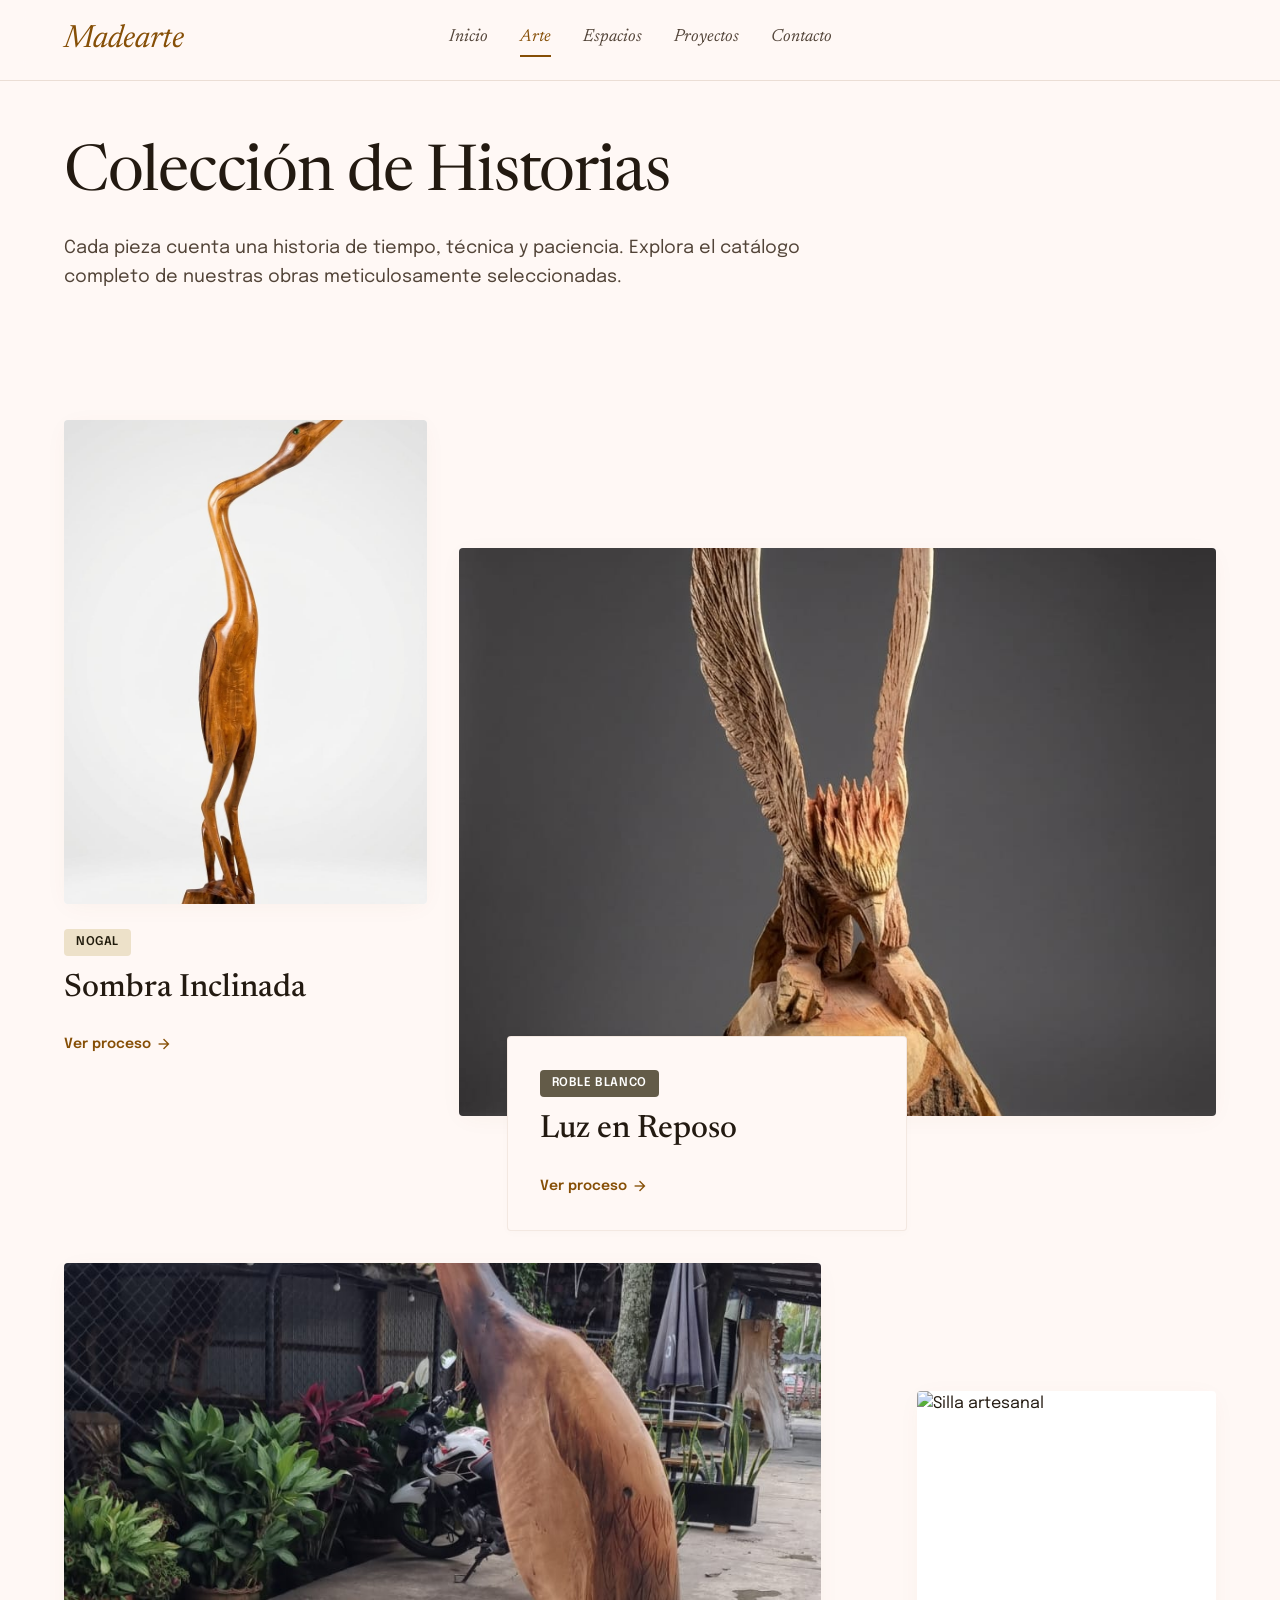
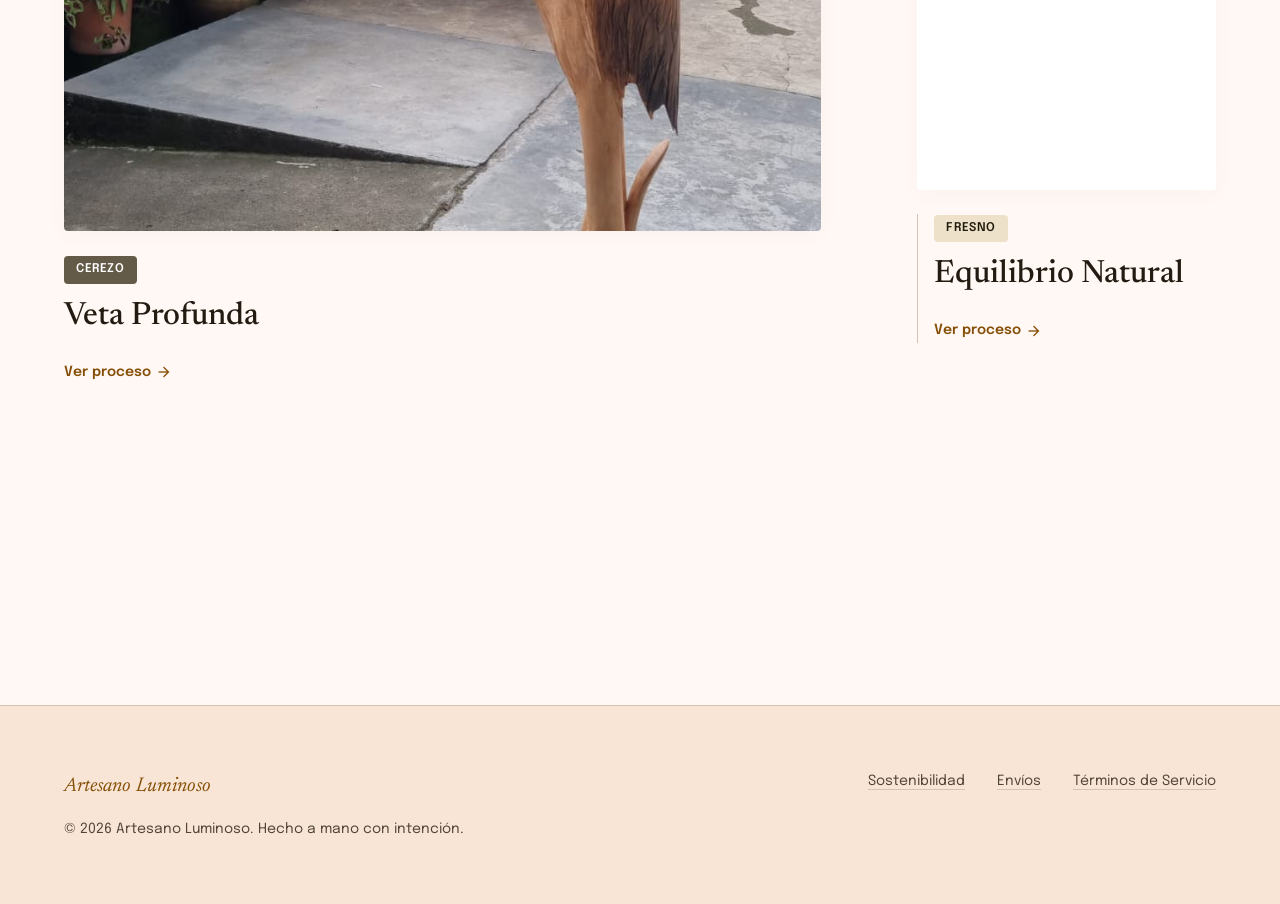
==== frontend/arte.html @ a2e378b3 "carga de archivos y diseño inicial" ====
<!DOCTYPE html>
<html lang="es">
<head>
    <meta charset="UTF-8">
    <meta name="viewport" content="width=device-width, initial-scale=1.0">
    <title>Arte | Madearte</title>
    <link href="https://fonts.googleapis.com/css2?family=Epilogue:wght@400;600&family=Newsreader:ital,wght@0,400;0,500;1,400&display=swap" rel="stylesheet">
    <link href="https://fonts.googleapis.com/css2?family=Material+Symbols+Outlined:wght,FILL@100..700,0..1&display=swap" rel="stylesheet">
    <link rel="stylesheet" href="css/style.css">
</head>
<body>
    <nav class="navbar">
        <div class="nav-container">
            <div class="logo">
                <a href="index.html">Madearte</a>
            </div>
            <div class="nav-links">
                <a href="index.html">Inicio</a>
                <a href="arte.html" class="active">Arte</a>
                <a href="espacios.html">Espacios</a>
                <a href="proyectos.html">Proyectos</a>
                <a href="contacto.html">Contacto</a>
            </div>
        </div>
    </nav>

    <main class="main-content">
        <header class="hero">
            <h1 class="headline-xl">Colección de Historias</h1>
            <p class="body-lg text-variant">Cada pieza cuenta una historia de tiempo, técnica y paciencia. Explora el catálogo completo de nuestras obras meticulosamente seleccionadas.</p>
        </header>

        <section class="collection-section">
            <div class="grid-container">
                <!-- Row 1 -->
                <div class="card card-small">
                    <div class="image-wrapper">
                        <img src="assets/images/WhatsApp%20Image%202026-05-16%20at%201.45.42%20PM.jpeg" alt="Detalle de madera">
                    </div>
                    <div class="card-content">
                        <span class="chip">Nogal</span>
                        <h3 class="headline-md">Sombra Inclinada</h3>
                        <a href="cronica.html" class="action-link">Ver proceso <span class="material-symbols-outlined">arrow_forward</span></a>
                    </div>
                </div>
                
                <div class="card card-large offset-top">
                    <div class="image-wrapper widescreen">
                        <img src="assets/images/WhatsApp%20Image%202026-05-16%20at%201.45.42%20PM%20(1).jpeg" alt="Mesa artesanal">
                    </div>
                    <div class="card-content offset-content">
                        <span class="chip">Roble Blanco</span>
                        <h3 class="headline-md">Luz en Reposo</h3>
                        <a href="cronica.html" class="action-link">Ver proceso <span class="material-symbols-outlined">arrow_forward</span></a>
                    </div>
                </div>

                <!-- Row 2 -->
                <div class="card card-large offset-top-reverse">
                    <div class="image-wrapper">
                        <img src="assets/images/WhatsApp%20Image%202026-05-16%20at%201.45.42%20PM%20(2).jpeg" alt="Estructura de madera">
                    </div>
                    <div class="card-content">
                        <span class="chip">Cerezo</span>
                        <h3 class="headline-md">Veta Profunda</h3>
                        <a href="cronica.html" class="action-link">Ver proceso <span class="material-symbols-outlined">arrow_forward</span></a>
                    </div>
                </div>
                
                <div class="card card-small offset-left offset-top">
                    <div class="image-wrapper">
                        <img src="https://images.unsplash.com/photo-1506439773649-6e0eb8cfb237?auto=format&fit=crop&q=80&w=800" alt="Silla artesanal">
                    </div>
                    <div class="card-content bordered-left">
                        <span class="chip">Fresno</span>
                        <h3 class="headline-md">Equilibrio Natural</h3>
                        <a href="cronica.html" class="action-link">Ver proceso <span class="material-symbols-outlined">arrow_forward</span></a>
                    </div>
                </div>
            </div>
        </section>
    </main>

    <footer class="footer">
        <div class="footer-container">
            <div class="footer-brand">
                <div class="brand-name">Artesano Luminoso</div>
                <p>© 2026 Artesano Luminoso. Hecho a mano con intención.</p>
            </div>
            <div class="footer-links">
                <a href="#">Sostenibilidad</a>
                <a href="#">Envíos</a>
                <a href="#">Términos de Servicio</a>
            </div>
        </div>
    </footer>
    <script src="js/script.js"></script>
</body>
</html>
---- frontend/css/style.css ----
/* CSS Reset */
* {
    margin: 0;
    padding: 0;
    box-sizing: border-box;
}

:root {
    /* Design System Colors */
    --surface: #fff8f5;
    --surface-bright: #fff8f5;
    --surface-container-lowest: #ffffff;
    --on-surface: #231a11;
    --on-surface-variant: #524438;
    --outline-variant: #d7c3b3;
    --primary: #864f06;
    --primary-container: #a36721;
    --on-primary: #ffffff;
    --on-primary-container: #fffbff;
    --tertiary: #635b48;
    --on-tertiary: #ffffff;
    --tertiary-fixed: #ede1c9;
    --on-tertiary-fixed: #211b0c;
    --background: #fff8f5;
    --on-background: #231a11;

    /* Spacing & Radius */
    --unit: 8px;
    --gutter: 32px;
    --margin-page: 64px;
    --section-gap: 128px;
    --radius-base: 0.25rem;
    /* 4px */
    --radius-lg: 0.5rem;
    /* 8px */

    /* Fonts */
    --font-headline: 'Newsreader', serif;
    --font-body: 'Epilogue', sans-serif;

    /* Shadows */
    --shadow-ambient: 0 4px 24px -4px rgba(134, 79, 6, 0.05);
    --shadow-hover: 0 8px 32px -4px rgba(134, 79, 6, 0.1);
}

body {
    background-color: var(--background);
    color: var(--on-background);
    font-family: var(--font-body);
    -webkit-font-smoothing: antialiased;
    line-height: 1.6;
}

/* Typography Classes */
.headline-xl {
    font-family: var(--font-headline);
    font-size: 64px;
    font-weight: 400;
    line-height: 1.1;
    letter-spacing: -0.02em;
    color: var(--on-surface);
}

.headline-lg {
    font-family: var(--font-headline);
    font-size: 48px;
    font-weight: 400;
    line-height: 1.2;
    color: var(--on-surface);
}

.headline-md {
    font-family: var(--font-headline);
    font-size: 32px;
    font-weight: 500;
    line-height: 1.3;
    color: var(--on-surface);
}

.body-lg {
    font-size: 18px;
}

.text-variant {
    color: var(--on-surface-variant);
}

a {
    text-decoration: none;
    color: inherit;
}

/* Navigation */
.navbar {
    position: fixed;
    top: 0;
    width: 100%;
    z-index: 50;
    background-color: rgba(255, 248, 245, 0.9);
    backdrop-filter: blur(12px);
    border-bottom: 1px solid rgba(215, 195, 179, 0.5);
    transition: background-color 0.3s ease;
}

.nav-container {
    display: flex;
    justify-content: center;
    align-items: center;
    height: 80px;
    padding: 0 var(--margin-page);
    max-width: 1600px;
    margin: 0 auto;
    position: relative;
}

.logo {
    position: absolute;
    left: var(--margin-page);
    font-family: var(--font-headline);
    font-size: 2rem;
    color: var(--primary);
    font-style: italic;
    font-weight: 400;
}

.nav-links {
    display: flex;
    gap: var(--gutter);
}

.nav-links a {
    font-family: var(--font-headline);
    font-style: italic;
    font-size: 1.1rem;
    color: var(--on-surface-variant);
    transition: color 0.3s ease, border-bottom 0.3s ease;
    padding-bottom: 4px;
    border-bottom: 2px solid transparent;
}

.nav-links a:hover,
.nav-links a.active {
    color: var(--primary);
    border-bottom: 2px solid var(--primary);
}

.btn {
    cursor: pointer;
    font-family: var(--font-body);
    font-size: 14px;
    font-weight: 600;
    letter-spacing: 0.05em;
    padding: 8px 24px;
    border-radius: var(--radius-base);
    border: none;
    transition: all 0.3s ease;
}

.btn-primary {
    background-color: var(--primary);
    color: var(--on-primary);
}

.btn-primary:hover {
    background-color: var(--primary-container);
    color: var(--on-primary-container);
}

/* Main Content */
.main-content {
    padding-top: 140px;
    padding-bottom: var(--section-gap);
    padding-left: var(--margin-page);
    padding-right: var(--margin-page);
    max-width: 1600px;
    margin: 0 auto;
}

.hero {
    max-width: 800px;
    margin-bottom: var(--section-gap);
}

.hero .headline-xl {
    margin-bottom: 24px;
}

/* Collection Sections */
.collection-section {
    margin-bottom: var(--section-gap);
}

.section-header {
    display: flex;
    align-items: center;
    margin-bottom: 64px;
}

.section-header h2 {
    margin-right: 24px;
}

.section-header.align-right h2 {
    margin-left: 24px;
    margin-right: 0;
}

.divider {
    flex-grow: 1;
    height: 1px;
    background-color: var(--outline-variant);
    opacity: 0.5;
}

.grid-container {
    display: grid;
    grid-template-columns: repeat(12, 1fr);
    gap: var(--gutter);
    align-items: start;
}

/* Cards & Imagery */
.card {
    position: relative;
}

.card-large {
    grid-column: span 8;
}

.card-small {
    grid-column: span 4;
}

.offset-top {
    margin-top: 128px;
}

.offset-left {
    padding-left: 64px;
}

.image-wrapper {
    width: 100%;
    overflow: hidden;
    border-radius: var(--radius-base);
    background-color: var(--surface-container-lowest);
    box-shadow: var(--shadow-ambient);
    transition: box-shadow 0.5s ease;
}

.card:hover .image-wrapper {
    box-shadow: var(--shadow-hover);
}

.image-wrapper img {
    width: 100%;
    height: 100%;
    object-fit: cover;
    transition: transform 0.7s ease-out;
}

.card:hover .image-wrapper img {
    transform: scale(1.03);
}

/* Aspect Ratios */
.card-large:not(.align-right) .image-wrapper {
    aspect-ratio: 4 / 3;
}

.card-small .image-wrapper {
    aspect-ratio: 3 / 4;
}

.card-large .widescreen {
    aspect-ratio: 16 / 9;
}

/* Content over Cards */
.card-content {
    margin-top: 24px;
}

.offset-content {
    position: relative;
    z-index: 10;
    background-color: var(--surface-bright);
    padding: 32px;
    border-radius: var(--radius-base);
    border: 1px solid rgba(215, 195, 179, 0.3);
    box-shadow: 0 2px 10px rgba(0, 0, 0, 0.02);
    max-width: 400px;
    margin-top: -80px;
    margin-left: 48px;
}

.bordered-left {
    padding-left: 16px;
    border-left: 1px solid var(--outline-variant);
}

.align-right {
    text-align: right;
}

.chip {
    display: inline-block;
    padding: 4px 12px;
    background-color: var(--tertiary);
    color: var(--on-tertiary);
    font-size: 12px;
    font-weight: 600;
    letter-spacing: 0.05em;
    border-radius: var(--radius-base);
    margin-bottom: 12px;
    text-transform: uppercase;
}

.card-small .chip {
    background-color: var(--tertiary-fixed);
    color: var(--on-tertiary-fixed);
}

.card-large.align-right .chip {
    background-color: #f2dfd1;
    /* surface-container-highest */
    color: var(--on-surface);
}

.card-content .headline-md {
    margin-bottom: 8px;
}

.action-link {
    display: inline-flex;
    align-items: center;
    color: var(--primary);
    font-size: 14px;
    font-weight: 600;
    margin-top: 16px;
    transition: color 0.3s ease;
}

.action-link:hover {
    color: var(--primary-container);
}

.action-link .material-symbols-outlined {
    margin-left: 4px;
    font-size: 18px;
    transition: transform 0.3s ease;
}

.action-link:hover .material-symbols-outlined {
    transform: translateX(4px);
}

/* Footer */
.footer {
    border-top: 1px solid var(--outline-variant);
    background-color: #f8e5d6;
    /* surface-container-high */
    padding: 64px var(--margin-page);
    margin-top: 64px;
}

.footer-container {
    max-width: 1600px;
    margin: 0 auto;
    display: flex;
    justify-content: space-between;
    flex-wrap: wrap;
    gap: 48px;
}

.brand-name {
    font-family: var(--font-headline);
    font-size: 1.25rem;
    font-style: italic;
    color: var(--primary);
    margin-bottom: 16px;
}

.footer-brand p {
    font-size: 14px;
    color: var(--on-surface-variant);
}

.footer-links {
    display: flex;
    gap: 32px;
    flex-wrap: wrap;
}

.footer-links a {
    font-size: 14px;
    color: var(--on-surface-variant);
    text-decoration: underline;
    text-decoration-color: var(--outline-variant);
    text-underline-offset: 4px;
    transition: color 0.3s ease;
}

.footer-links a:hover {
    color: var(--on-surface);
}

/* Responsive */
@media (max-width: 1024px) {
    .grid-container {
        display: flex;
        flex-direction: column;
    }

    .card-large,
    .card-small {
        grid-column: span 12;
    }

    .offset-top {
        margin-top: 64px;
    }

    .offset-content {
        margin-left: 16px;
        margin-top: -40px;
    }

    .offset-left {
        padding-left: 0;
    }

    .reverse-mobile {
        flex-direction: column-reverse;
    }

    .offset-top-reverse {
        margin-top: 64px;
    }
}

@media (max-width: 768px) {
    .headline-xl {
        font-size: 48px;
    }

    .headline-lg {
        font-size: 36px;
    }

    .headline-md {
        font-size: 28px;
    }

    :root {
        --margin-page: 24px;
        --section-gap: 80px;
    }

    .nav-links,
    .nav-actions {
        display: none;
    }
}
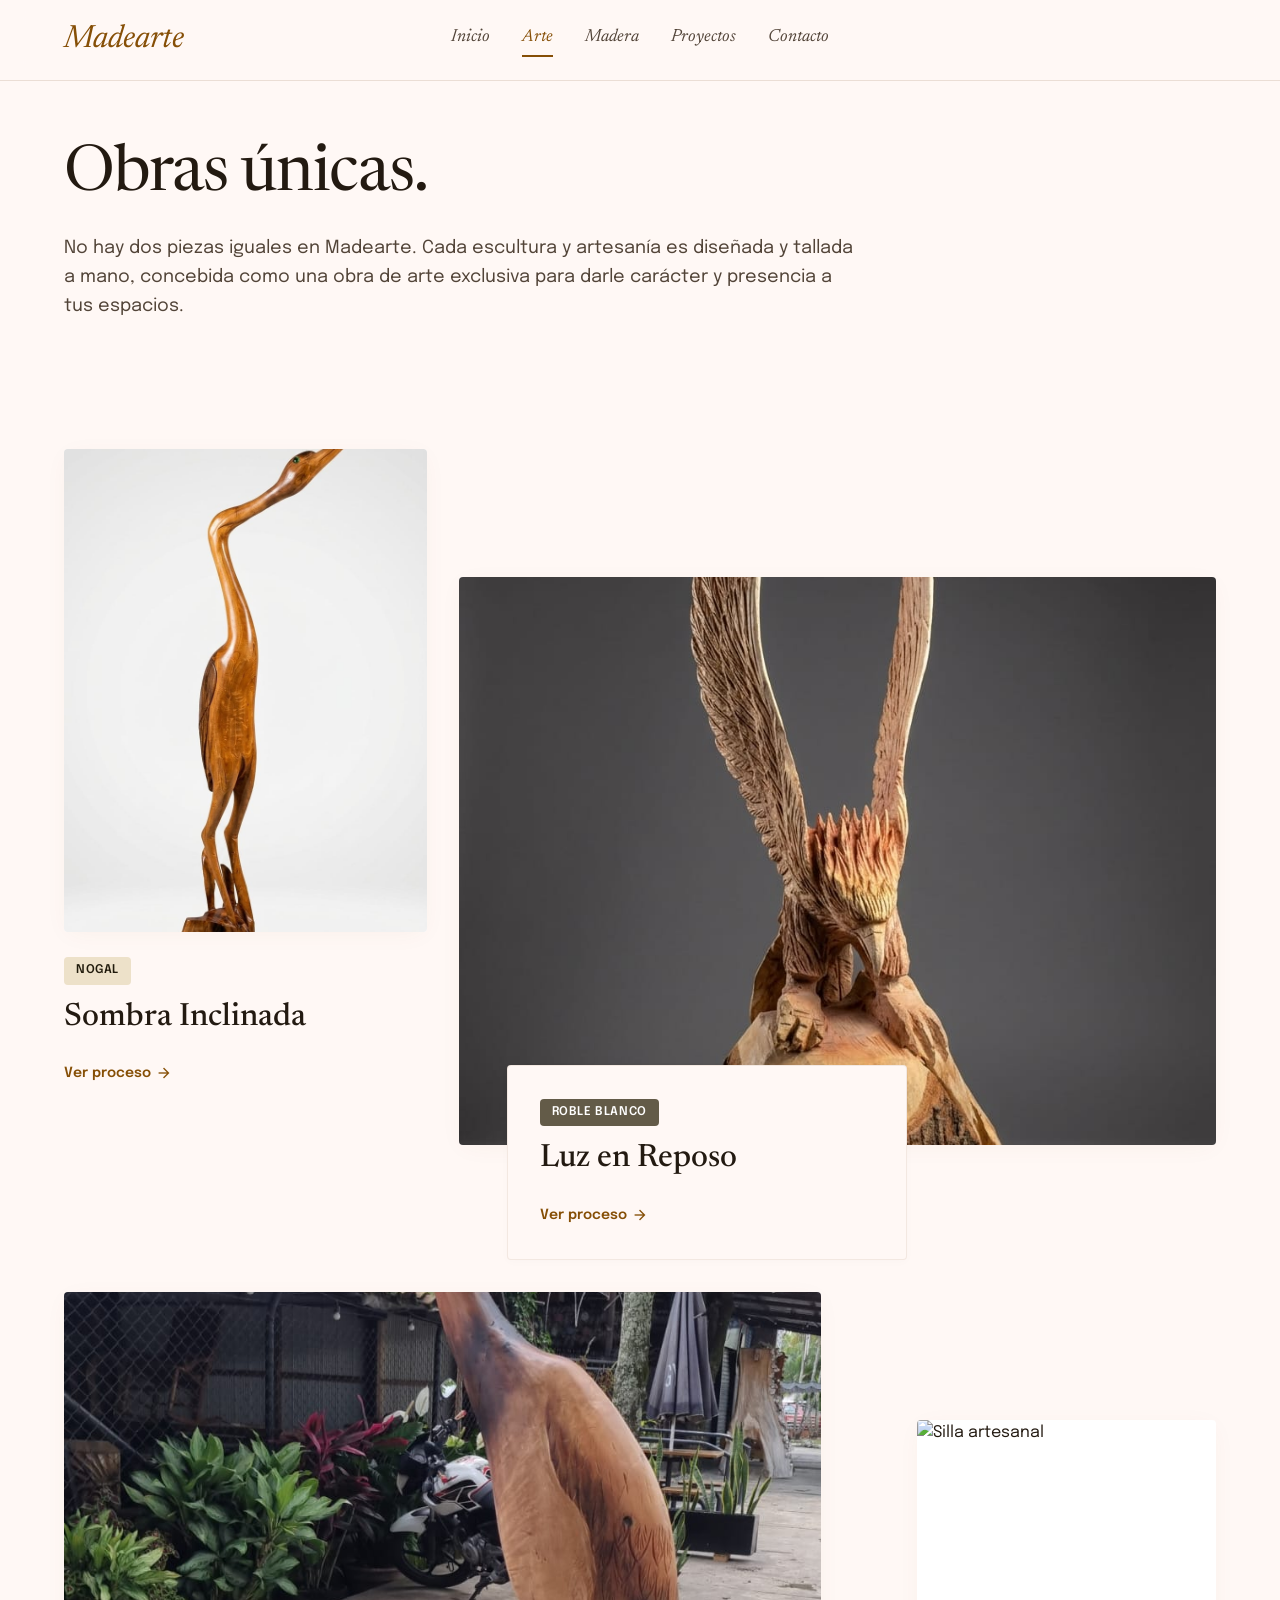
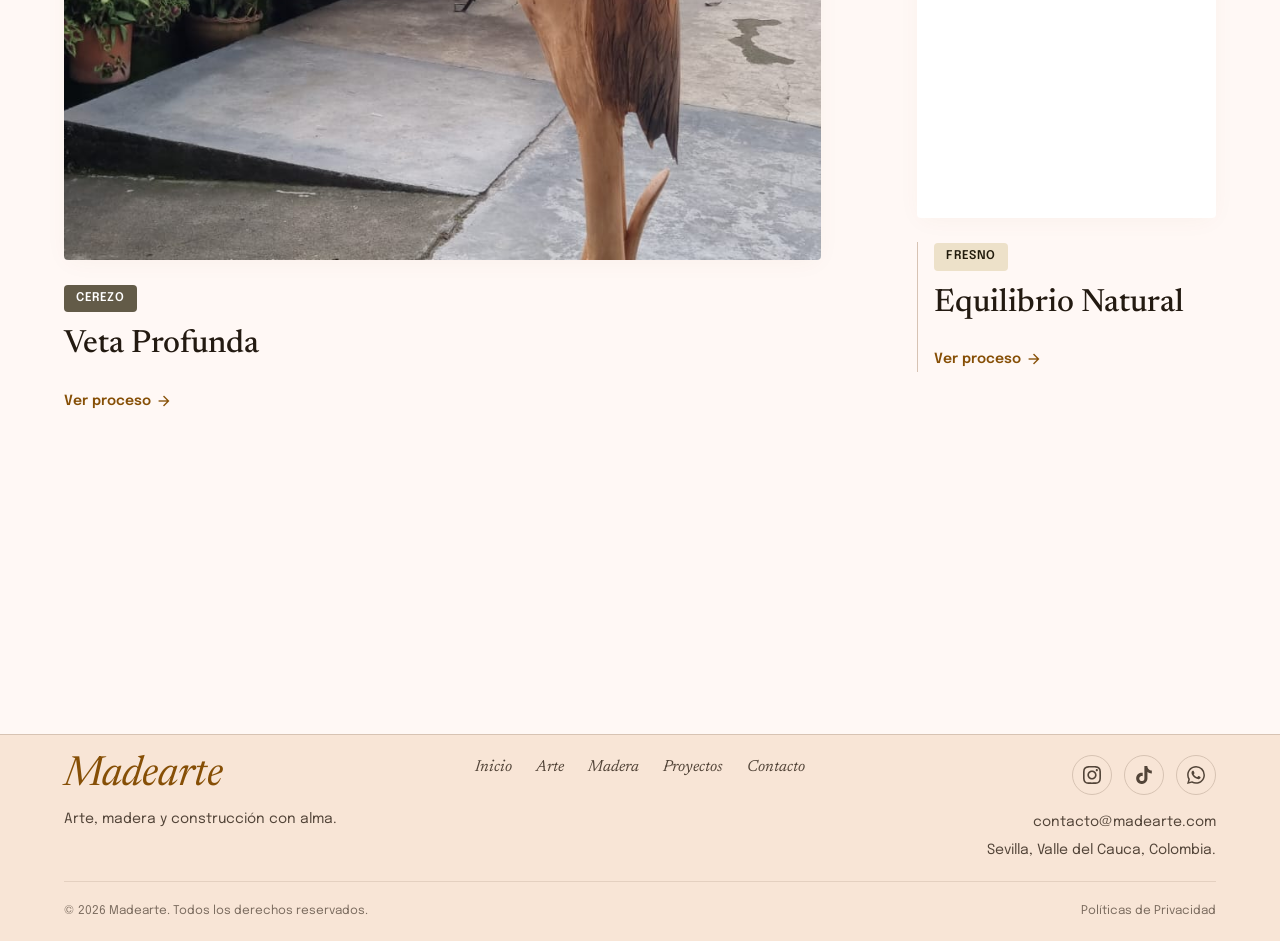
==== commit b69e5170: "copys" ====
--- a/frontend/arte.html
+++ b/frontend/arte.html
@@ -1,13 +1,18 @@
 <!DOCTYPE html>
 <html lang="es">
+
 <head>
     <meta charset="UTF-8">
     <meta name="viewport" content="width=device-width, initial-scale=1.0">
     <title>Arte | Madearte</title>
-    <link href="https://fonts.googleapis.com/css2?family=Epilogue:wght@400;600&family=Newsreader:ital,wght@0,400;0,500;1,400&display=swap" rel="stylesheet">
-    <link href="https://fonts.googleapis.com/css2?family=Material+Symbols+Outlined:wght,FILL@100..700,0..1&display=swap" rel="stylesheet">
+    <link
+        href="https://fonts.googleapis.com/css2?family=Epilogue:wght@400;600&family=Newsreader:ital,wght@0,400;0,500;1,400&display=swap"
+        rel="stylesheet">
+    <link href="https://fonts.googleapis.com/css2?family=Material+Symbols+Outlined:wght,FILL@100..700,0..1&display=swap"
+        rel="stylesheet">
     <link rel="stylesheet" href="css/style.css">
 </head>
+
 <body>
     <nav class="navbar">
         <div class="nav-container">
@@ -17,7 +22,7 @@
             <div class="nav-links">
                 <a href="index.html">Inicio</a>
                 <a href="arte.html" class="active">Arte</a>
-                <a href="espacios.html">Espacios</a>
+                <a href="madera.html">Madera</a>
                 <a href="proyectos.html">Proyectos</a>
                 <a href="contacto.html">Contacto</a>
             </div>
@@ -26,8 +31,10 @@
 
     <main class="main-content">
         <header class="hero">
-            <h1 class="headline-xl">Colección de Historias</h1>
-            <p class="body-lg text-variant">Cada pieza cuenta una historia de tiempo, técnica y paciencia. Explora el catálogo completo de nuestras obras meticulosamente seleccionadas.</p>
+            <h1 class="headline-xl">Obras únicas.</h1>
+            <p class="body-lg text-variant">No hay dos piezas iguales en Madearte. Cada escultura y artesanía es
+                diseñada y tallada a mano, concebida como una obra de arte exclusiva para darle carácter y presencia a
+                tus espacios.</p>
         </header>
 
         <section class="collection-section">
@@ -35,46 +42,54 @@
                 <!-- Row 1 -->
                 <div class="card card-small">
                     <div class="image-wrapper">
-                        <img src="assets/images/WhatsApp%20Image%202026-05-16%20at%201.45.42%20PM.jpeg" alt="Detalle de madera">
+                        <img src="assets/images/WhatsApp%20Image%202026-05-16%20at%201.45.42%20PM.jpeg"
+                            alt="Detalle de madera">
                     </div>
                     <div class="card-content">
                         <span class="chip">Nogal</span>
                         <h3 class="headline-md">Sombra Inclinada</h3>
-                        <a href="cronica.html" class="action-link">Ver proceso <span class="material-symbols-outlined">arrow_forward</span></a>
+                        <a href="cronica.html" class="action-link">Ver proceso <span
+                                class="material-symbols-outlined">arrow_forward</span></a>
                     </div>
                 </div>
-                
+
                 <div class="card card-large offset-top">
                     <div class="image-wrapper widescreen">
-                        <img src="assets/images/WhatsApp%20Image%202026-05-16%20at%201.45.42%20PM%20(1).jpeg" alt="Mesa artesanal">
+                        <img src="assets/images/WhatsApp%20Image%202026-05-16%20at%201.45.42%20PM%20(1).jpeg"
+                            alt="Mesa artesanal">
                     </div>
                     <div class="card-content offset-content">
                         <span class="chip">Roble Blanco</span>
                         <h3 class="headline-md">Luz en Reposo</h3>
-                        <a href="cronica.html" class="action-link">Ver proceso <span class="material-symbols-outlined">arrow_forward</span></a>
+                        <a href="cronica.html" class="action-link">Ver proceso <span
+                                class="material-symbols-outlined">arrow_forward</span></a>
                     </div>
                 </div>
 
                 <!-- Row 2 -->
                 <div class="card card-large offset-top-reverse">
                     <div class="image-wrapper">
-                        <img src="assets/images/WhatsApp%20Image%202026-05-16%20at%201.45.42%20PM%20(2).jpeg" alt="Estructura de madera">
+                        <img src="assets/images/WhatsApp%20Image%202026-05-16%20at%201.45.42%20PM%20(2).jpeg"
+                            alt="Estructura de madera">
                     </div>
                     <div class="card-content">
                         <span class="chip">Cerezo</span>
                         <h3 class="headline-md">Veta Profunda</h3>
-                        <a href="cronica.html" class="action-link">Ver proceso <span class="material-symbols-outlined">arrow_forward</span></a>
+                        <a href="cronica.html" class="action-link">Ver proceso <span
+                                class="material-symbols-outlined">arrow_forward</span></a>
                     </div>
                 </div>
-                
+
                 <div class="card card-small offset-left offset-top">
                     <div class="image-wrapper">
-                        <img src="https://images.unsplash.com/photo-1506439773649-6e0eb8cfb237?auto=format&fit=crop&q=80&w=800" alt="Silla artesanal">
+                        <img src="https://images.unsplash.com/photo-1506439773649-6e0eb8cfb237?auto=format&fit=crop&q=80&w=800"
+                            alt="Silla artesanal">
                     </div>
                     <div class="card-content bordered-left">
                         <span class="chip">Fresno</span>
                         <h3 class="headline-md">Equilibrio Natural</h3>
-                        <a href="cronica.html" class="action-link">Ver proceso <span class="material-symbols-outlined">arrow_forward</span></a>
+                        <a href="cronica.html" class="action-link">Ver proceso <span
+                                class="material-symbols-outlined">arrow_forward</span></a>
                     </div>
                 </div>
             </div>
@@ -82,18 +97,53 @@
     </main>
 
     <footer class="footer">
-        <div class="footer-container">
+        <div class="footer-main">
             <div class="footer-brand">
-                <div class="brand-name">Artesano Luminoso</div>
-                <p>© 2026 Artesano Luminoso. Hecho a mano con intención.</p>
+                <a href="index.html" class="footer-logo">Madearte</a>
+                <p class="footer-tagline">Arte, madera y construcción con alma.</p>
             </div>
-            <div class="footer-links">
-                <a href="#">Sostenibilidad</a>
-                <a href="#">Envíos</a>
-                <a href="#">Términos de Servicio</a>
+            <nav class="footer-nav">
+                <div class="footer-nav-links">
+                    <a href="index.html">Inicio</a>
+                    <a href="arte.html">Arte</a>
+                    <a href="madera.html">Madera</a>
+                    <a href="proyectos.html">Proyectos</a>
+                    <a href="contacto.html">Contacto</a>
+                </div>
+            </nav>
+            <div class="footer-contact">
+                <div class="footer-social">
+                    <a href="#" aria-label="Instagram" title="Instagram">
+                        <svg viewBox="0 0 24 24" xmlns="http://www.w3.org/2000/svg">
+                            <path
+                                d="M12 2.163c3.204 0 3.584.012 4.85.07 3.252.148 4.771 1.691 4.919 4.919.058 1.265.069 1.645.069 4.849 0 3.205-.012 3.584-.069 4.849-.149 3.225-1.664 4.771-4.919 4.919-1.266.058-1.644.07-4.85.07-3.204 0-3.584-.012-4.849-.07-3.26-.149-4.771-1.699-4.919-4.92-.058-1.265-.07-1.644-.07-4.849 0-3.204.013-3.583.07-4.849.149-3.227 1.664-4.771 4.919-4.919 1.266-.057 1.645-.069 4.849-.069zm0-2.163c-3.259 0-3.667.014-4.947.072-4.358.2-6.78 2.618-6.98 6.98-.059 1.281-.073 1.689-.073 4.948 0 3.259.014 3.668.072 4.948.2 4.358 2.618 6.78 6.98 6.98 1.281.058 1.689.072 4.948.072 3.259 0 3.668-.014 4.948-.072 4.354-.2 6.782-2.618 6.979-6.98.059-1.28.073-1.689.073-4.948 0-3.259-.014-3.667-.072-4.947-.196-4.354-2.617-6.78-6.979-6.98-1.281-.059-1.69-.073-4.949-.073zm0 5.838c-3.403 0-6.162 2.759-6.162 6.162s2.759 6.163 6.162 6.163 6.162-2.759 6.162-6.163c0-3.403-2.759-6.162-6.162-6.162zm0 10.162c-2.209 0-4-1.79-4-4 0-2.209 1.791-4 4-4s4 1.791 4 4c0 2.21-1.791 4-4 4zm6.406-11.845c-.796 0-1.441.645-1.441 1.44s.645 1.44 1.441 1.44c.795 0 1.439-.645 1.439-1.44s-.644-1.44-1.439-1.44z" />
+                        </svg>
+                    </a>
+                    <a href="#" aria-label="TikTok" title="TikTok">
+                        <svg viewBox="0 0 24 24" xmlns="http://www.w3.org/2000/svg">
+                            <path
+                                d="M12.525.02c1.31-.02 2.61-.01 3.91-.02.08 1.53.63 3.09 1.75 4.17 1.12 1.11 2.7 1.62 4.24 1.79v4.03c-1.44-.05-2.89-.35-4.2-.97-.57-.26-1.1-.59-1.62-.93-.01 2.92.01 5.84-.02 8.75-.08 1.4-.54 2.79-1.35 3.94-1.31 1.92-3.58 3.17-5.91 3.21-1.43.08-2.86-.31-4.08-1.03-2.02-1.19-3.44-3.37-3.65-5.71-.02-.5-.03-1-.01-1.49.18-1.9 1.12-3.72 2.58-4.96 1.66-1.44 3.98-2.13 6.15-1.72.02 1.48-.04 2.96-.04 4.44-.99-.32-2.15-.23-3.02.37-.63.41-1.11 1.04-1.36 1.75-.21.51-.15 1.07-.14 1.61.24 1.64 1.82 3.02 3.5 2.87 1.12-.01 2.19-.66 2.77-1.61.19-.33.4-.67.41-1.06.1-1.79.06-3.57.07-5.36.01-4.03-.01-8.05.02-12.07z" />
+                        </svg>
+                    </a>
+                    <a href="https://wa.me/573000000000" aria-label="WhatsApp" title="WhatsApp">
+                        <svg viewBox="0 0 24 24" xmlns="http://www.w3.org/2000/svg">
+                            <path
+                                d="M17.472 14.382c-.297-.149-1.758-.867-2.03-.967-.273-.099-.471-.148-.67.15-.197.297-.767.966-.94 1.164-.173.199-.347.223-.644.075-.297-.15-1.255-.463-2.39-1.475-.883-.788-1.48-1.761-1.653-2.059-.173-.297-.018-.458.13-.606.134-.133.298-.347.446-.52.149-.174.198-.298.298-.497.099-.198.05-.371-.025-.52-.075-.149-.669-1.612-.916-2.207-.242-.579-.487-.5-.669-.51-.173-.008-.371-.01-.57-.01-.198 0-.52.074-.792.372-.272.297-1.04 1.016-1.04 2.479 0 1.462 1.065 2.875 1.213 3.074.149.198 2.096 3.2 5.077 4.487.709.306 1.262.489 1.694.625.712.227 1.36.195 1.871.118.571-.085 1.758-.719 2.006-1.413.248-.694.248-1.289.173-1.413-.074-.124-.272-.198-.57-.347m-5.421 7.403h-.004a9.87 9.87 0 01-5.031-1.378l-.361-.214-3.741.982.998-3.648-.235-.374a9.86 9.86 0 01-1.51-5.26c.001-5.45 4.436-9.884 9.888-9.884 2.64 0 5.122 1.03 6.988 2.898a9.825 9.825 0 012.893 6.994c-.003 5.45-4.437 9.884-9.885 9.884m8.413-18.297A11.815 11.815 0 0012.05 0C5.495 0 .16 5.335.157 11.892c0 2.096.547 4.142 1.588 5.945L.057 24l6.305-1.654a11.882 11.882 0 005.683 1.448h.005c6.554 0 11.89-5.335 11.893-11.893a11.821 11.821 0 00-3.48-8.413z" />
+                        </svg>
+                    </a>
+                </div>
+                <div class="footer-contact-info">
+                    <a href="mailto:contacto@madearte.com">contacto@madearte.com</a>
+                    <p>Sevilla, Valle del Cauca, Colombia.</p>
+                </div>
             </div>
+        </div>
+        <div class="footer-bottom">
+            <p>© 2026 Madearte. Todos los derechos reservados.</p>
+            <a href="#">Políticas de Privacidad</a>
         </div>
     </footer>
     <script src="js/script.js"></script>
 </body>
-</html>
+
+</html>
--- a/frontend/css/style.css
+++ b/frontend/css/style.css
@@ -145,6 +145,7 @@
 }
 
 .btn {
+    display: inline-block;
     cursor: pointer;
     font-family: var(--font-body);
     font-size: 14px;
@@ -228,8 +229,43 @@
     grid-column: span 8;
 }
 
+.card-medium {
+    grid-column: span 6;
+}
+
 .card-small {
     grid-column: span 4;
+}
+
+.card-medium .image-wrapper {
+    aspect-ratio: 1 / 1;
+}
+
+.image-placeholder {
+    display: flex;
+    justify-content: center;
+    align-items: center;
+    border: 1.5px dashed var(--outline-variant);
+    background-color: rgba(134, 79, 6, 0.02);
+    color: var(--outline-variant);
+    transition: border-color 0.5s ease, background-color 0.5s ease !important;
+}
+
+.image-placeholder .material-symbols-outlined {
+    font-size: 48px;
+    opacity: 0.6;
+    transition: transform 0.5s cubic-bezier(0.16, 1, 0.3, 1), color 0.5s ease;
+}
+
+.card:hover .image-placeholder {
+    border-color: var(--primary);
+    background-color: rgba(134, 79, 6, 0.05);
+}
+
+.card:hover .image-placeholder .material-symbols-outlined {
+    transform: scale(1.1);
+    color: var(--primary);
+    opacity: 0.9;
 }
 
 .offset-top {
@@ -360,11 +396,154 @@
 .footer {
     border-top: 1px solid var(--outline-variant);
     background-color: #f8e5d6;
-    /* surface-container-high */
-    padding: 64px var(--margin-page);
+    padding: 20px var(--margin-page) 0;
     margin-top: 64px;
 }
 
+.footer-main {
+    max-width: 1600px;
+    margin: 0 auto;
+    display: grid;
+    grid-template-columns: 1fr auto 1fr;
+    align-items: start;
+    gap: 48px;
+    padding-bottom: 20px;
+}
+
+/* Left block */
+.footer-brand {
+    display: flex;
+    flex-direction: column;
+    gap: 8px;
+}
+
+.footer-logo {
+    font-family: var(--font-headline);
+    font-size: 2.6rem;
+    font-style: italic;
+    font-weight: 400;
+    color: var(--primary);
+    line-height: 1;
+}
+
+.footer-tagline {
+    font-size: 13px;
+    color: var(--on-surface-variant);
+    margin-top: 4px;
+}
+
+/* Center block */
+.footer-nav {
+    display: flex;
+    flex-direction: column;
+    align-items: center;
+    gap: 16px;
+}
+
+.footer-nav-links {
+    display: flex;
+    flex-wrap: wrap;
+    justify-content: center;
+    gap: 8px 24px;
+}
+
+.footer-nav-links a {
+    font-family: var(--font-headline);
+    font-style: italic;
+    font-size: 1rem;
+    color: var(--on-surface-variant);
+    transition: color 0.25s ease;
+    padding-bottom: 2px;
+    border-bottom: 1px solid transparent;
+}
+
+.footer-nav-links a:hover {
+    color: var(--primary);
+    border-bottom-color: var(--primary);
+}
+
+/* Right block */
+.footer-contact {
+    display: flex;
+    flex-direction: column;
+    align-items: flex-end;
+    gap: 16px;
+}
+
+.footer-social {
+    display: flex;
+    gap: 12px;
+}
+
+.footer-social a {
+    display: flex;
+    align-items: center;
+    justify-content: center;
+    width: 40px;
+    height: 40px;
+    border-radius: 50%;
+    border: 1px solid var(--outline-variant);
+    color: var(--on-surface-variant);
+    transition: background-color 0.3s ease, color 0.3s ease, border-color 0.3s ease, transform 0.3s ease;
+}
+
+.footer-social a:hover {
+    background-color: var(--primary);
+    border-color: var(--primary);
+    color: var(--on-primary);
+    transform: translateY(-3px);
+}
+
+.footer-social svg {
+    width: 18px;
+    height: 18px;
+    fill: currentColor;
+}
+
+.footer-contact-info {
+    display: flex;
+    flex-direction: column;
+    align-items: flex-end;
+    gap: 6px;
+}
+
+.footer-contact-info a,
+.footer-contact-info p {
+    font-size: 14px;
+    color: var(--on-surface-variant);
+    transition: color 0.25s ease;
+}
+
+.footer-contact-info a:hover {
+    color: var(--primary);
+}
+
+/* Bottom bar */
+.footer-bottom {
+    border-top: 1px solid rgba(215, 195, 179, 0.6);
+    max-width: 1600px;
+    margin: 0 auto;
+    padding: 20px 0;
+    display: flex;
+    justify-content: space-between;
+    align-items: center;
+    flex-wrap: wrap;
+    gap: 8px;
+}
+
+.footer-bottom p,
+.footer-bottom a {
+    font-size: 12px;
+    color: var(--on-surface-variant);
+    opacity: 0.75;
+}
+
+.footer-bottom a:hover {
+    opacity: 1;
+    color: var(--primary);
+}
+
+/* Legacy compat (keep for other pages still using old markup) */
 .footer-container {
     max-width: 1600px;
     margin: 0 auto;
@@ -414,6 +593,7 @@
     }
 
     .card-large,
+    .card-medium,
     .card-small {
         grid-column: span 12;
     }
@@ -462,4 +642,26 @@
     .nav-actions {
         display: none;
     }
+
+    .footer-main {
+        grid-template-columns: 1fr;
+        text-align: center;
+    }
+
+    .footer-brand {
+        align-items: center;
+    }
+
+    .footer-contact {
+        align-items: center;
+    }
+
+    .footer-contact-info {
+        align-items: center;
+    }
+
+    .footer-bottom {
+        flex-direction: column;
+        text-align: center;
+    }
 }
